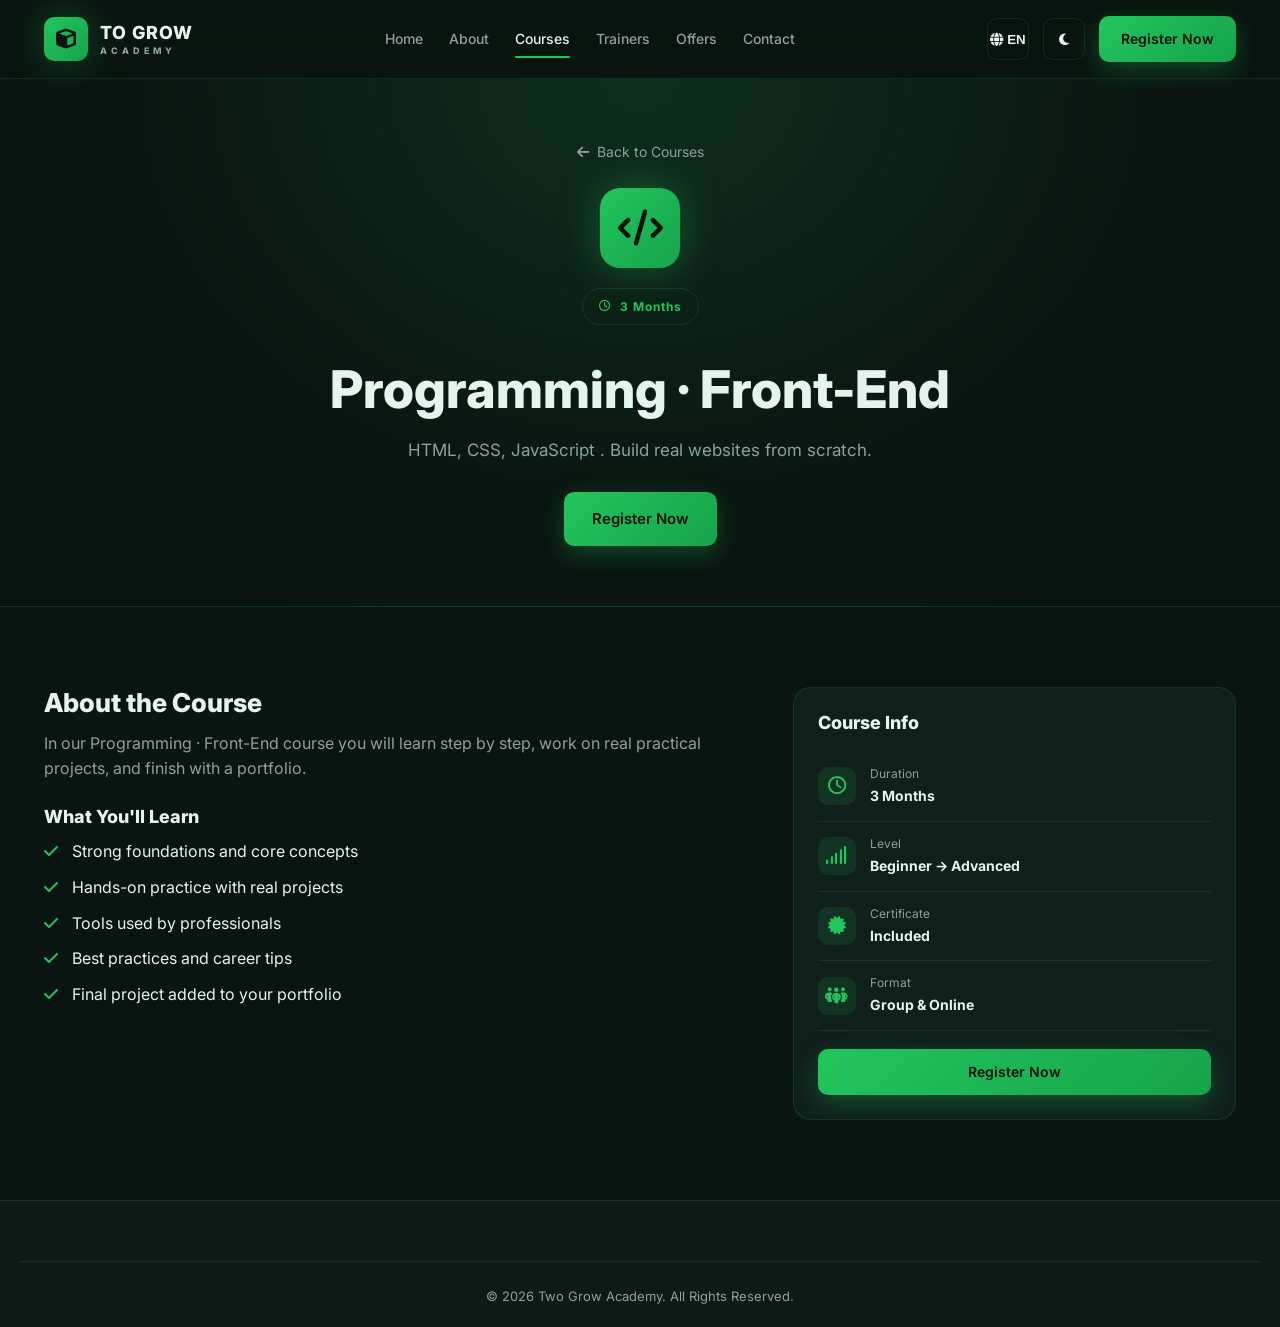
==== course.html @ e24673da "Add files via upload" ====
<!DOCTYPE html>
<html lang="en" dir="ltr">
<head>
    <meta charset="UTF-8">
    <meta name="viewport" content="width=device-width, initial-scale=1.0">
    <title>Course — Two Grow Academy</title>
    <link href="https://fonts.googleapis.com/css2?family=Inter:wght@400;500;600;700;800;900&display=swap" rel="stylesheet">
    <link rel="stylesheet" href="https://cdnjs.cloudflare.com/ajax/libs/font-awesome/6.5.0/css/all.min.css">
    <link rel="stylesheet" href="style.css">
</head>
<body>

    <header class="nav">
        <div class="container nav-inner">
            <a href="index.html" class="logo">
                <span class="logo-mark"><i class="fa-solid fa-cube"></i></span>
                <span class="logo-text">TO GROW<small>ACADEMY</small></span>
            </a>
            <nav class="nav-links">
                <a href="index.html#home">Home</a>
                <a href="index.html#about">About</a>
                <a href="index.html#courses" class="active">Courses</a>
                <a href="index.html#trainers">Trainers</a>
                <a href="index.html#offers">Offers</a>
                <a href="index.html#contact">Contact</a>
            </nav>
            <div class="nav-actions">
                <button class="lang-toggle" id="langToggle">
                    <i class="fa-solid fa-globe"></i>
                    <span id="langText">EN</span>
                </button>
                <button class="theme-toggle" id="themeToggle">
                    <i class="fa-solid fa-moon"></i>
                </button>
                <a href="index.html#contact" class="btn btn-primary" id="registerNavBtn">Register Now</a>
            </div>
            <button class="menu-btn" id="menuBtn"><i class="fa-solid fa-bars"></i></button>
        </div>
    </header>

    <main>
        <section class="course-hero" id="courseHero"></section>
        <section class="section">
            <div class="container course-detail" id="courseDetail"></div>
        </section>
    </main>

    <footer class="footer">
        <div class="container copyright" id="copyrightFooter">
            © 2026 Two Grow Academy. All Rights Reserved.
        </div>
    </footer>

    <script src="data.js"></script>
    <script>
        // Course detail data
        const params = new URLSearchParams(location.search);
        const slug = params.get("slug");
        const course = COURSES.find(c => c.slug === slug) || COURSES[0];
        document.title = `${course.title} — Two Grow Academy`;

        // Helper to format duration with translation
        function formatDuration(duration, monthsWord) {
            const match = duration.match(/(\d+)\s+(\w+)/);
            if (match && monthsWord) {
                return `${match[1]} ${monthsWord}`;
            }
            return duration;
        }

        // Initial render (will be translated later)
        function renderCourseContent(lang) {
 // داخل renderCourseContent
   const t = TRANSLATIONS[lang];
            const monthsTrans = t?.months || "Months";
            const translatedDuration = formatDuration(course.duration, monthsTrans);

            document.getElementById("courseHero").innerHTML = `
                <div class="container course-hero-inner">
                    <a href="index.html#courses" class="back-link">
                        <i class="fa-solid fa-arrow-left"></i>
                        <span class="back-text">${t.back_to_courses}</span>
                    </a>
                    <div class="course-hero-icon">
                        <i class="fa-solid ${course.icon}"></i>
                    </div>
                    <span class="badge">
                        <i class="fa-regular fa-clock"></i>
                        ${translatedDuration}
                    </span>
                    <h1>${course.title}</h1>
                    <p class="muted lead">${course.short}</p>
                    <a href="index.html#contact" class="btn btn-primary lg register-btn">${t.register}</a>
                </div>
            `;

            document.getElementById("courseDetail").innerHTML = `
                <div class="cd-grid">
                    <div>
                        <h2 class="about-heading">${t.about_course}</h2>
                        <p class="muted about-desc">In our ${course.title} course you will learn step by step, work on real practical projects, and finish with a portfolio.</p>
                        <h3 class="learn-heading">${t.what_you_learn}</h3>
                        <ul class="check-list">
                            <li><i class="fa-solid fa-check"></i> ${t.checklist_items ? t.checklist_items[0] : "Strong foundations and core concepts"}</li>
                            <li><i class="fa-solid fa-check"></i> ${t.checklist_items ? t.checklist_items[1] : "Hands-on practice with real projects"}</li>
                            <li><i class="fa-solid fa-check"></i> ${t.checklist_items ? t.checklist_items[2] : "Tools used by professionals"}</li>
                            <li><i class="fa-solid fa-check"></i> ${t.checklist_items ? t.checklist_items[3] : "Best practices and career tips"}</li>
                            <li><i class="fa-solid fa-check"></i> ${t.checklist_items ? t.checklist_items[4] : "Final project added to your portfolio"}</li>
                        </ul>
                    </div>
                    <aside class="cd-side">
                        <h4 class="info-heading">${t.course_info}</h4>
                        <div class="cd-row">
                            <i class="fa-regular fa-clock"></i>
                            <div>
                                <small class="duration-label">${t.duration_label}</small>
                                <strong>${translatedDuration}</strong>
                            </div>
                        </div>
                        <div class="cd-row">
                            <i class="fa-solid fa-signal"></i>
                            <div>
                                <small class="level-label">${t.level_label}</small>
                                <strong class="level-value">${t.level_value}</strong>
                            </div>
                        </div>
                        <div class="cd-row">
                            <i class="fa-solid fa-certificate"></i>
                            <div>
                                <small class="cert-label">${t.certificate_label}</small>
                                <strong class="cert-value">${t.certificate_value}</strong>
                            </div>
                        </div>
                        <div class="cd-row">
                            <i class="fa-solid fa-people-group"></i>
                            <div>
                                <small class="format-label">${t.format_label}</small>
                                <strong class="format-value">${t.format_value}</strong>
                            </div>
                        </div>
                        <a href="index.html#contact" class="btn btn-primary w-full register-side-btn">${t.register}</a>
                    </aside>
                </div>
            `;
        }

        // Language switching for course page
        let currentLang = localStorage.getItem("language") || "en";

        function applyCourseLanguage(lang) {
            currentLang = lang;
            localStorage.setItem("language", lang);
            document.documentElement.setAttribute("lang", lang === "ar" ? "ar" : "en");
            document.documentElement.setAttribute("dir", lang === "ar" ? "rtl" : "ltr");
            document.getElementById("langText").innerText = lang === "ar" ? "ع" : "EN";
            renderCourseContent(lang);

            // Also translate footer copyright
            const t = TRANSLATIONS[lang];
            const copyrightEl = document.getElementById("copyrightFooter");
            if (copyrightEl) copyrightEl.innerHTML = `© 2026 Two Grow Academy. ${t.copyright}`;
        }

        document.getElementById("langToggle").addEventListener("click", () => {
            const newLang = currentLang === "en" ? "ar" : "en";
            applyCourseLanguage(newLang);
        });

        // Theme toggle (same as main page)
        const themeBtn = document.getElementById("themeToggle");
        if (themeBtn) {
            const savedTheme = localStorage.getItem("theme");
            if (savedTheme === "light") {
                document.documentElement.setAttribute("data-theme", "light");
                themeBtn.innerHTML = '<i class="fa-solid fa-sun"></i>';
            }
            themeBtn.addEventListener("click", () => {
                const isLight = document.documentElement.getAttribute("data-theme") === "light";
                const newTheme = isLight ? "dark" : "light";
                document.documentElement.setAttribute("data-theme", newTheme);
                localStorage.setItem("theme", newTheme);
                themeBtn.innerHTML = isLight ? '<i class="fa-solid fa-moon"></i>' : '<i class="fa-solid fa-sun"></i>';
            });
        }

        applyCourseLanguage(currentLang);
    </script>
</body>
</html>
---- style.css ----
/* ========== ROOT VARIABLES (DARK MODE DEFAULT) ========== */
:root {
    --bg: #0a1410;
    --bg-2: #0d1a15;
    --card: #0f1f1a;
    --card-2: #122821;
    --border: rgba(34,197,94,.15);
    --text: #e6f4ee;
    --muted: #8aa39a;
    --accent: #22c55e;
    --accent-2: #16a34a;
    --accent-glow: 0 0 40px rgba(34,197,94,.35);
    --radius: 14px;
}

/* ========== LIGHT MODE VARIABLES ========== */
[data-theme="light"] {
    --bg: #f5faf7;
    --bg-2: #ffffff;
    --card: #ffffff;
    --card-2: #f0f7f3;
    --border: rgba(22,163,74,.18);
    --text: #0a1f15;
    --muted: #5a7568;
}

/* ========== GLOBAL RESET ========== */
* {
    box-sizing: border-box;
    margin: 0;
    padding: 0;
}

html {
    scroll-behavior: smooth;
}

body {
    font-family: 'Inter', sans-serif;
    background: var(--bg);
    color: var(--text);
    line-height: 1.6;
    overflow-x: hidden;
}

.container {
    max-width: 1240px;
    margin: 0 auto;
    padding: 0 24px;
}

a {
    color: inherit;
    text-decoration: none;
}

img {
    max-width: 100%;
    display: block;
}

h1, h2, h3, h4, h5 {
    font-weight: 800;
    line-height: 1.2;
}

.accent {
    color: var(--accent);
}

.muted {
    color: var(--muted);
}

.small {
    font-size: 13px;
}

.lead {
    font-size: 17px;
    max-width: 720px;
    margin: 14px auto 0;
}

.w-full {
    width: 100%;
    justify-content: center;
}

/* ========== NAVIGATION ========== */
.nav {
    position: sticky;
    top: 0;
    z-index: 50;
    background: rgba(10,20,16,.85);
    backdrop-filter: blur(14px);
    border-bottom: 1px solid var(--border);
}

[data-theme="light"] .nav {
    background: rgba(255,255,255,.85);
}

.nav-inner {
    display: flex;
    align-items: center;
    justify-content: space-between;
    padding: 16px 24px;
    gap: 24px;
}

.logo {
    display: flex;
    align-items: center;
    gap: 12px;
    font-weight: 800;
}

.logo-mark {
    width: 44px;
    height: 44px;
    display: grid;
    place-items: center;
    background: linear-gradient(135deg, var(--accent), var(--accent-2));
    border-radius: 10px;
    color: #0a1410;
    font-size: 20px;
    box-shadow: var(--accent-glow);
}

.logo-text {
    display: flex;
    flex-direction: column;
    font-size: 18px;
    letter-spacing: 1px;
    line-height: 1;
}

.logo-text small {
    font-size: 9px;
    color: var(--muted);
    letter-spacing: 4px;
    margin-top: 4px;
}

.nav-links {
    display: flex;
    gap: 26px;
    flex-wrap: wrap;
}

.nav-links a {
    font-size: 14px;
    font-weight: 500;
    color: var(--muted);
    position: relative;
    padding: 6px 0;
    transition: .2s;
}

.nav-links a:hover,
.nav-links a.active {
    color: var(--text);
}

.nav-links a.active::after {
    content: "";
    position: absolute;
    left: 0;
    right: 0;
    bottom: -2px;
    height: 2px;
    background: var(--accent);
    border-radius: 2px;
}

.nav-actions {
    display: flex;
    align-items: center;
    gap: 14px;
}

.lang-toggle,
.theme-toggle {
    width: 42px;
    height: 42px;
    border-radius: 10px;
    border: 1px solid var(--border);
    background: transparent;
    color: var(--text);
    cursor: pointer;
    transition: .2s;
    display: flex;
    align-items: center;
    justify-content: center;
    gap: 4px;
    font-weight: 600;
}

.lang-toggle:hover,
.theme-toggle:hover {
    border-color: var(--accent);
}

.menu-btn {
    display: none;
    background: none;
    border: none;
    color: var(--text);
    font-size: 22px;
    cursor: pointer;
}

/* ========== BUTTONS ========== */
.btn {
    display: inline-flex;
    align-items: center;
    gap: 10px;
    padding: 12px 22px;
    border-radius: 10px;
    font-weight: 600;
    font-size: 14px;
    cursor: pointer;
    border: none;
    transition: .25s;
    white-space: nowrap;
}

.btn.lg {
    padding: 15px 28px;
    font-size: 15px;
}

.btn-primary {
    background: linear-gradient(135deg, var(--accent), var(--accent-2));
    color: #06120c;
    box-shadow: 0 8px 24px rgba(34,197,94,.3);
}

.btn-primary:hover {
    transform: translateY(-2px);
    box-shadow: 0 12px 32px rgba(34,197,94,.45);
}

.btn-outline {
    border: 1px solid var(--border);
    background: transparent;
    color: var(--text);
}

.btn-outline:hover {
    border-color: var(--accent);
    color: var(--accent);
}

/* ========== HERO ========== */
.hero {
    padding: 60px 0 80px;
    position: relative;
    overflow: hidden;
}

.hero::before {
    content: "";
    position: absolute;
    top: -200px;
    right: -200px;
    width: 600px;
    height: 600px;
    background: radial-gradient(circle, rgba(34,197,94,.18), transparent 70%);
    pointer-events: none;
}

.hero-grid {
    display: grid;
    grid-template-columns: 1fr 1.1fr;
    gap: 50px;
    align-items: center;
}

.badge {
    display: inline-flex;
    align-items: center;
    gap: 8px;
    padding: 8px 16px;
    border: 1px solid var(--border);
    border-radius: 30px;
    font-size: 12px;
    color: var(--accent);
    font-weight: 700;
    letter-spacing: 1px;
    margin-bottom: 24px;
}

.hero-text h1 {
    font-size: clamp(40px,5.5vw,72px);
    font-weight: 900;
    letter-spacing: -2px;
    margin-bottom: 20px;
}

.hero-text>p {
    font-size: 17px;
    color: var(--muted);
    margin-bottom: 32px;
    max-width: 520px;
}

.hero-cta {
    display: flex;
    align-items: center;
    gap: 16px;
    margin-bottom: 40px;
    flex-wrap: wrap;
}

.students {
    display: flex;
    align-items: center;
    gap: 16px;
}

.avatars {
    display: flex;
}

.avatars img {
    width: 38px;
    height: 38px;
    border-radius: 50%;
    border: 2px solid var(--bg);
    margin-left: -10px;
    object-fit: cover;
}

.avatars img:first-child {
    margin-left: 0;
}

.students p {
    font-size: 13px;
    color: var(--muted);
}

.hero-visual {
    position: relative;
    aspect-ratio: 1/1;
    max-width: 620px;
    justify-self: end;
    width: 100%;
}

.hero-visual>img {
    width: 100%;
    height: 100%;
    object-fit: cover;
    border-radius: 24px;
    border: 1px solid var(--border);
}

.float-card {
    position: absolute;
    background: rgba(15,31,26,.85);
    backdrop-filter: blur(10px);
    border: 1px solid var(--border);
    border-radius: 14px;
    padding: 14px;
    display: flex;
    flex-direction: column;
    align-items: center;
    gap: 8px;
    font-size: 11px;
    font-weight: 600;
    text-align: center;
    min-width: 90px;
    animation: float 4s ease-in-out infinite;
}

[data-theme="light"] .float-card {
    background: rgba(245,250,247,.9);
    color: #0a1410;
    border-color: rgba(34,197,94,.3);
}

.float-card i {
    color: var(--accent);
    font-size: 20px;
}

.f1 {
    top: 8%;
    left: 8%;
}

.f2 {
    top: 38%;
    left: -2%;
    animation-delay: .5s;
}

.f3 {
    bottom: 8%;
    left: 18%;
    animation-delay: 1s;
}

.f4 {
    top: 8%;
    right: 8%;
    animation-delay: 1.5s;
}

.f5 {
    top: 38%;
    right: -2%;
    animation-delay: 2s;
}

.f6 {
    bottom: 8%;
    right: 18%;
    animation-delay: 2.5s;
}

@keyframes float {
    0%,100% {
        transform: translateY(0);
    }
    50% {
        transform: translateY(-10px);
    }
}

/* ========== SECTIONS ========== */
.section {
    padding: 80px 0;
}

.section-alt {
    background: var(--bg-2);
}

.section-head {
    margin-bottom: 48px;
}

.section-head.center {
    text-align: center;
}

.section-head h2 {
    font-size: clamp(28px,3.5vw,42px);
    margin-top: 10px;
    margin-bottom: 12px;
}

/* ========== ABOUT ========== */
.about-head {
    text-align: center;
    margin-bottom: 50px;
}

.about-head h2 {
    font-size: clamp(30px,4vw,46px);
    margin: 10px 0 16px;
}

.about-grid {
    display: grid;
    grid-template-columns: repeat(3,1fr);
    gap: 24px;
    margin-bottom: 60px;
}

.about-card {
    background: var(--card);
    border: 1px solid var(--border);
    border-radius: 18px;
    padding: 32px;
    transition: .3s;
}

.about-card:hover {
    transform: translateY(-6px);
    border-color: var(--accent);
    box-shadow: 0 20px 40px rgba(34,197,94,.12);
}

.about-card.highlight {
    background: linear-gradient(135deg,rgba(34,197,94,.12),rgba(22,163,74,.04));
    border-color: var(--accent);
}

.about-icon {
    width: 56px;
    height: 56px;
    border-radius: 14px;
    background: linear-gradient(135deg,var(--accent),var(--accent-2));
    color: #06120c;
    display: grid;
    place-items: center;
    font-size: 24px;
    margin-bottom: 18px;
}

.about-card h3 {
    font-size: 20px;
    margin-bottom: 10px;
}

.about-card p {
    color: var(--muted);
    font-size: 14px;
}

.stats {
    display: grid;
    grid-template-columns: repeat(4,1fr);
    gap: 20px;
    background: var(--card);
    border: 1px solid var(--border);
    border-radius: 18px;
    padding: 28px;
}

.stat {
    display: flex;
    align-items: center;
    gap: 16px;
    justify-content: center;
}

.stat i {
    font-size: 32px;
    color: var(--accent);
}

.stat h3 {
    font-size: 28px;
}

.stat p {
    font-size: 13px;
    color: var(--muted);
}

/* ========== COURSES ========== */
.courses-grid {
    display: grid;
    grid-template-columns: repeat(auto-fit,minmax(240px,1fr));
    gap: 22px;
}

.course-card {
    background: var(--card);
    border: 1px solid var(--border);
    border-radius: 18px;
    overflow: hidden;
    transition: .3s;
    display: flex;
    flex-direction: column;
}

.course-card:hover {
    transform: translateY(-6px);
    border-color: var(--accent);
    box-shadow: 0 20px 40px rgba(34,197,94,.15);
}

.course-img {
    aspect-ratio: 16/10;
    background: linear-gradient(135deg,#0d2018,#1a3a2a);
    display: grid;
    place-items: center;
    font-size: 54px;
    color: var(--accent);
    position: relative;
}

.course-img::before {
    content: "";
    position: absolute;
    inset: 0;
    background: radial-gradient(circle at center,rgba(34,197,94,.22),transparent 70%);
}

.course-body {
    padding: 20px;
    display: flex;
    flex-direction: column;
    gap: 12px;
    flex: 1;
}

.course-body h4 {
    font-size: 18px;
}

.course-meta {
    display: flex;
    gap: 14px;
    font-size: 13px;
    color: var(--muted);
}

.course-meta i {
    color: var(--accent);
    margin-right: 4px;
}

.course-body .btn {
    margin-top: auto;
}

/* ========== TRAINERS ========== */
.trainers-grid {
    display: grid;
    grid-template-columns: repeat(auto-fit,minmax(220px,1fr));
    gap: 22px;
}

.trainer-card {
    background: var(--card);
    border: 1px solid var(--border);
    border-radius: 18px;
    padding: 24px;
    text-align: center;
    transition: .3s;
}

.trainer-card:hover {
    transform: translateY(-6px);
    border-color: var(--accent);
}

.trainer-img {
    width: 110px;
    height: 110px;
    border-radius: 50%;
    overflow: hidden;
    margin: 0 auto 16px;
    border: 3px solid var(--accent);
    padding: 3px;
}

.trainer-img img {
    width: 100%;
    height: 100%;
    object-fit: cover;
    border-radius: 50%;
}

.trainer-card h4 {
    font-size: 17px;
    margin-bottom: 4px;
}

.trainer-card .role {
    color: var(--accent);
    font-size: 13px;
    font-weight: 600;
    margin-bottom: 8px;
    display: inline-block;
    white-space: normal;
    word-break: break-word;
}

.trainer-card p {
    margin-bottom: 16px;
    min-height: 80px;
    font-size: 13px;
    line-height: 1.5;
    word-break: break-word;
    overflow-wrap: break-word;
    display: -webkit-box;
    -webkit-line-clamp: 4;
    -webkit-box-orient: vertical;
    overflow: hidden;
    text-overflow: ellipsis;
}

.socials {
    display: flex;
    gap: 10px;
}

.socials.center {
    justify-content: center;
}

.socials a {
    width: 36px;
    height: 36px;
    border-radius: 8px;
    border: 1px solid var(--border);
    display: grid;
    place-items: center;
    color: var(--text);
    transition: .2s;
}

.socials a:hover {
    background: var(--accent);
    color: #06120c;
    border-color: var(--accent);
}

/* ========== OFFERS ========== */
.offers-grid {
    display: grid;
    grid-template-columns: repeat(auto-fit,minmax(260px,1fr));
    gap: 22px;
}

.offer-card {
    background: var(--card);
    border: 1px solid var(--border);
    border-radius: 18px;
    overflow: hidden;
    transition: .3s;
    display: flex;
    flex-direction: column;
}

.offer-card:hover {
    transform: translateY(-6px);
    border-color: var(--accent);
    box-shadow: 0 20px 40px rgba(34,197,94,.15);
}

.offer-img {
    aspect-ratio: 16/9;
    background-size: cover;
    background-position: center;
    position: relative;
}

.offer-img::before {
    content: "";
    position: absolute;
    inset: 0;
    background: linear-gradient(180deg,transparent,rgba(10,20,16,.55));
}

.discount {
    position: absolute;
    top: 14px;
    right: 14px;
    background: var(--accent);
    color: #06120c;
    font-weight: 800;
    padding: 8px 14px;
    border-radius: 30px;
    font-size: 14px;
    z-index: 1;
}

.offer-body {
    padding: 20px;
    display: flex;
    flex-direction: column;
    gap: 10px;
    flex: 1;
}

.prices {
    display: flex;
    align-items: baseline;
    gap: 10px;
}

.prices .old {
    color: var(--muted);
    text-decoration: line-through;
    font-size: 14px;
}

.prices .new {
    color: var(--accent);
    font-weight: 800;
    font-size: 22px;
}

.offer-body .btn {
    margin-top: auto;
}

/* ========== TABS & GALLERY ========== */
.tabs {
    display: flex;
    flex-wrap: wrap;
    gap: 10px;
    justify-content: center;
    margin-bottom: 32px;
}

.tab {
    background: var(--card);
    border: 1px solid var(--border);
    color: var(--text);
    padding: 10px 18px;
    border-radius: 30px;
    font-size: 13px;
    font-weight: 600;
    cursor: pointer;
    transition: .2s;
}

.tab:hover {
    border-color: var(--accent);
}

.tab.active {
    background: var(--accent);
    color: #06120c;
    border-color: var(--accent);
}

.gallery {
    display: grid;
    grid-template-columns: repeat(auto-fit,minmax(260px,1fr));
    gap: 18px;
}

.g-item {
    background: var(--card);
    border: 1px solid var(--border);
    border-radius: 14px;
    overflow: hidden;
    cursor: pointer;
    transition: .25s;
    display: block;
}

.g-item:hover {
    transform: translateY(-4px);
    border-color: var(--accent);
}

.g-item img {
    width: 100%;
    aspect-ratio: 16/10;
    object-fit: cover;
    display: block;
}

.g-item figcaption {
    padding: 12px 14px;
    font-size: 14px;
    font-weight: 600;
    display: flex;
    align-items: center;
    justify-content: space-between;
    gap: 8px;
}

.g-item figcaption i {
    color: var(--accent);
}

.g-video {
    aspect-ratio: 16/9;
    background: #000;
}

.g-video iframe {
    width: 100%;
    height: 100%;
    border: 0;
    display: block;
}

/* ========== LIGHTBOX ========== */
.lightbox {
    position: fixed;
    inset: 0;
    background: rgba(0,0,0,.9);
    display: none;
    align-items: center;
    justify-content: center;
    z-index: 200;
    padding: 30px;
}

.lightbox.open {
    display: flex;
}

.lb-content img {
    max-width: 90vw;
    max-height: 85vh;
    border-radius: 10px;
}

.lb-close {
    position: absolute;
    top: 20px;
    right: 20px;
    width: 44px;
    height: 44px;
    border-radius: 50%;
    background: var(--accent);
    color: #06120c;
    border: none;
    cursor: pointer;
    font-size: 18px;
}

/* ========== TESTIMONIALS ========== */
.testi-slider {
    max-width: 780px;
    margin: 0 auto;
    overflow: hidden;
    position: relative;
}

.testi-track {
    display: flex;
    transition: transform 0.5s ease;
    width: 100%;
}

.testi-slide {
    flex: 0 0 100%;
    background: var(--card);
    border: 1px solid var(--border);
    border-radius: 18px;
    padding: 32px;
    text-align: center;
    box-sizing: border-box;
}

.testi-slide .stars {
    color: var(--accent);
    font-size: 18px;
    margin-bottom: 14px;
}

.testi-slide p {
    font-size: 16px;
    color: var(--text);
    font-style: italic;
    margin-bottom: 22px;
    line-height: 1.7;
}

.testi-foot {
    display: flex;
    align-items: center;
    justify-content: center;
    gap: 14px;
}

.testi-foot img {
    width: 54px;
    height: 54px;
    border-radius: 50%;
    object-fit: cover;
    border: 2px solid var(--accent);
}

.testi-foot strong {
    display: block;
    font-size: 15px;
    text-align: left;
}

.testi-foot small {
    color: var(--muted);
    font-size: 13px;
}

.testi-controls {
    display: flex;
    align-items: center;
    justify-content: center;
    gap: 18px;
    margin-top: 24px;
}

.testi-controls button {
    width: 42px;
    height: 42px;
    border-radius: 50%;
    border: 1px solid var(--border);
    background: var(--card);
    color: var(--text);
    cursor: pointer;
    transition: .2s;
}

.testi-controls button:hover {
    background: var(--accent);
    color: #06120c;
    border-color: var(--accent);
}

.testi-dots {
    display: flex;
    gap: 8px;
}

.dot {
    width: 10px;
    height: 10px;
    border-radius: 50%;
    background: var(--border);
    border: none;
    cursor: pointer;
    padding: 0;
    transition: .2s;
}

.dot.active {
    background: var(--accent);
    width: 28px;
    border-radius: 8px;
}

/* ========== CONTACT ========== */
.contact-grid {
    display: grid;
    grid-template-columns: 1.1fr 1fr;
    gap: 30px;
}

.contact-form {
    background: var(--card);
    border: 1px solid var(--border);
    border-radius: 18px;
    padding: 28px;
    display: flex;
    flex-direction: column;
    gap: 16px;
}

.form-row {
    display: grid;
    grid-template-columns: 1fr 1fr;
    gap: 16px;
}

.field {
    display: flex;
    flex-direction: column;
    gap: 6px;
}

.field label {
    font-size: 13px;
    font-weight: 600;
    color: var(--muted);
}

.field input,
.field textarea {
    background: var(--bg);
    border: 1px solid var(--border);
    border-radius: 10px;
    padding: 12px 14px;
    color: var(--text);
    font-family: inherit;
    font-size: 14px;
    outline: none;
    transition: .2s;
}

.field input:focus,
.field textarea:focus {
    border-color: var(--accent);
}

.contact-info {
    display: flex;
    flex-direction: column;
    gap: 14px;
}

.info-card {
    background: var(--card);
    border: 1px solid var(--border);
    border-radius: 14px;
    padding: 18px;
    display: flex;
    gap: 14px;
    align-items: flex-start;
}

.info-card i {
    font-size: 20px;
    color: var(--accent);
    width: 42px;
    height: 42px;
    border-radius: 10px;
    background: rgba(34,197,94,.12);
    display: grid;
    place-items: center;
    flex-shrink: 0;
}

.info-card h4 {
    font-size: 15px;
    margin-bottom: 4px;
}

.info-card p {
    color: var(--muted);
    font-size: 13px;
    line-height: 1.5;
}

.map-link {
    display: block;
    border-radius: 14px;
    overflow: hidden;
    border: 1px solid var(--border);
    position: relative;
    height: 200px;
}

.map-link iframe {
    width: 100%;
    height: 100%;
    border: 0;
    display: block;
    filter: grayscale(.2);
}

.map-overlay {
    position: absolute;
    bottom: 10px;
    right: 10px;
    background: var(--accent);
    color: #06120c;
    padding: 8px 14px;
    border-radius: 30px;
    font-size: 12px;
    font-weight: 700;
}

/* ========== FOOTER ========== */
.footer {
    background: var(--bg-2);
    border-top: 1px solid var(--border);
    padding: 60px 0 20px;
    position: relative;
}

.footer-grid {
    display: grid;
    grid-template-columns: 1.4fr 1fr 1.2fr 1fr;
    gap: 40px;
    margin-bottom: 40px;
}

.footer h5 {
    font-size: 15px;
    margin-bottom: 18px;
    color: var(--text);
}

.footer a {
    display: flex;
    align-items: center;
    gap: 8px;
    color: var(--muted);
    font-size: 13px;
    margin-bottom: 10px;
    transition: .2s;
}

.footer .socials a {
    margin-bottom: 0;
    display: grid;
}

.footer a:hover {
    color: var(--accent);
}

.footer .logo {
    margin-bottom: 16px;
}

.footer .muted {
    font-size: 13px;
    margin-bottom: 18px;
}

.copyright {
    text-align: center;
    padding-top: 24px;
    border-top: 1px solid var(--border);
    color: var(--muted);
    font-size: 13px;
}

.to-top {
    position: fixed;
    bottom: 24px;
    right: 24px;
    width: 44px;
    height: 44px;
    border-radius: 50%;
    background: var(--accent);
    color: #06120c;
    border: none;
    cursor: pointer;
    opacity: 0;
    pointer-events: none;
    transition: .3s;
    z-index: 40;
}

.to-top.show {
    opacity: 1;
    pointer-events: auto;
}

/* ========== COURSE DETAIL ========== */
.course-hero {
    padding: 60px 0;
    background: radial-gradient(ellipse at top,rgba(34,197,94,.15),transparent 60%);
    border-bottom: 1px solid var(--border);
}

.course-hero-inner {
    text-align: center;
    max-width: 760px;
    margin: 0 auto;
}

.back-link {
    display: inline-flex;
    align-items: center;
    gap: 8px;
    color: var(--muted);
    margin-bottom: 24px;
    font-size: 14px;
}

.back-link:hover {
    color: var(--accent);
}

.course-hero-icon {
    width: 80px;
    height: 80px;
    border-radius: 20px;
    background: linear-gradient(135deg,var(--accent),var(--accent-2));
    color: #06120c;
    display: grid;
    place-items: center;
    font-size: 36px;
    margin: 0 auto 20px;
    box-shadow: var(--accent-glow);
}

.course-hero h1 {
    font-size: clamp(32px,5vw,52px);
    margin: 10px 0 16px;
}

.course-hero .lead {
    margin-bottom: 28px;
}

.cd-grid {
    display: grid;
    grid-template-columns: 1.6fr 1fr;
    gap: 40px;
    align-items: flex-start;
}

.cd-grid h2 {
    font-size: 26px;
    margin-bottom: 12px;
}

.cd-grid h3 {
    font-size: 18px;
    margin: 24px 0 12px;
}

.check-list {
    list-style: none;
    display: flex;
    flex-direction: column;
    gap: 10px;
}

.check-list i {
    color: var(--accent);
    margin-right: 10px;
}

.cd-side {
    background: var(--card);
    border: 1px solid var(--border);
    border-radius: 18px;
    padding: 24px;
    position: sticky;
    top: 90px;
}

.cd-side h4 {
    font-size: 18px;
    margin-bottom: 18px;
}

.cd-row {
    display: flex;
    gap: 14px;
    align-items: center;
    padding: 12px 0;
    border-bottom: 1px solid var(--border);
}

.cd-row i {
    font-size: 18px;
    color: var(--accent);
    width: 38px;
    height: 38px;
    border-radius: 10px;
    background: rgba(34,197,94,.12);
    display: grid;
    place-items: center;
}

.cd-row small {
    display: block;
    color: var(--muted);
    font-size: 12px;
}

.cd-row strong {
    font-size: 14px;
}

.cd-side .btn {
    margin-top: 18px;
}

/* ========== RTL SUPPORT ========== */
[dir="rtl"] {
    text-align: right;
}

[dir="rtl"] .nav-links a.active::after {
    left: auto;
    right: 0;
}

[dir="rtl"] .hero-cta .btn i,
[dir="rtl"] .btn i {
    margin-left: 0;
    margin-right: 8px;
}

[dir="rtl"] .float-card {
    direction: ltr;
}

[dir="rtl"] .stats .stat {
    flex-direction: row-reverse;
}

[dir="rtl"] .testi-foot strong,
[dir="rtl"] .testi-foot small {
    text-align: right;
}

[dir="rtl"] .info-card {
    flex-direction: row-reverse;
}

[dir="rtl"] .footer a i {
    margin-left: 8px;
    margin-right: 0;
}

[dir="rtl"] .cd-row {
    flex-direction: row-reverse;
    justify-content: flex-end;
}

[dir="rtl"] .check-list i {
    margin-left: 10px;
    margin-right: 0;
}

[dir="rtl"] .back-link i {
    margin-left: 8px;
    margin-right: 0;
    transform: rotate(180deg);
}

[dir="rtl"] .nav-actions .btn i {
    margin-right: 8px;
    margin-left: 0;
}

/* ========== ANIMATIONS ========== */
@keyframes fadeInUp {
    from {
        opacity: 0;
        transform: translateY(30px);
    }
    to {
        opacity: 1;
        transform: translateY(0);
    }
}

.hero-text,
.hero-visual,
.section-head,
.about-card,
.course-card,
.trainer-card,
.offer-card,
.g-item,
.testi-slide,
.contact-form,
.contact-info .info-card {
    animation: fadeInUp 0.8s ease-out forwards;
    opacity: 0;
}

.hero-visual {
    animation-delay: 0.1s;
}

.section-head {
    animation-delay: 0.05s;
}

.about-card:nth-child(1) {
    animation-delay: 0.05s;
}

.about-card:nth-child(2) {
    animation-delay: 0.1s;
}

.about-card:nth-child(3) {
    animation-delay: 0.15s;
}

.course-card:nth-child(1) {
    animation-delay: 0s;
}

.course-card:nth-child(2) {
    animation-delay: 0.05s;
}

.course-card:nth-child(3) {
    animation-delay: 0.1s;
}

.course-card:nth-child(4) {
    animation-delay: 0.15s;
}

.course-card:nth-child(5) {
    animation-delay: 0.2s;
}

.course-card:nth-child(6) {
    animation-delay: 0.25s;
}

.course-card:nth-child(7) {
    animation-delay: 0.3s;
}

.trainer-card:nth-child(1) {
    animation-delay: 0s;
}

.trainer-card:nth-child(2) {
    animation-delay: 0.05s;
}

.trainer-card:nth-child(3) {
    animation-delay: 0.1s;
}

.trainer-card:nth-child(4) {
    animation-delay: 0.15s;
}

.trainer-card:nth-child(5) {
    animation-delay: 0.2s;
}

.trainer-card:nth-child(6) {
    animation-delay: 0.25s;
}

.trainer-card:nth-child(7) {
    animation-delay: 0.3s;
}

.trainer-card:nth-child(8) {
    animation-delay: 0.35s;
}

.trainer-card:nth-child(9) {
    animation-delay: 0.4s;
}

.trainer-card:nth-child(10) {
    animation-delay: 0.45s;
}

.offer-card:nth-child(1) {
    animation-delay: 0s;
}

.offer-card:nth-child(2) {
    animation-delay: 0.05s;
}

.offer-card:nth-child(3) {
    animation-delay: 0.1s;
}

.offer-card:nth-child(4) {
    animation-delay: 0.15s;
}

.offer-card:nth-child(5) {
    animation-delay: 0.2s;
}

.offer-card:nth-child(6) {
    animation-delay: 0.25s;
}

.offer-card:nth-child(7) {
    animation-delay: 0.3s;
}

.g-item {
    animation-delay: 0.05s;
}

.testi-slide {
    animation-delay: 0.1s;
}

.contact-form {
    animation-delay: 0.1s;
}

.contact-info .info-card:nth-child(1) {
    animation-delay: 0.05s;
}

.contact-info .info-card:nth-child(2) {
    animation-delay: 0.1s;
}

.contact-info .info-card:nth-child(3) {
    animation-delay: 0.15s;
}

/* ========== RESPONSIVE ========== */
@media (max-width:980px) {
    .nav-links,
    .nav-actions .btn {
        display: none;
    }
    .menu-btn {
        display: block;
    }
    .nav-links.open {
        display: flex;
        flex-direction: column;
        position: absolute;
        top: 100%;
        left: 0;
        right: 0;
        background: var(--bg-2);
        padding: 20px;
        border-bottom: 1px solid var(--border);
        gap: 14px;
    }
    .hero-grid {
        grid-template-columns: 1fr;
    }
    .hero-visual {
        max-width: 500px;
        margin: 0 auto;
    }
    .about-grid {
        grid-template-columns: 1fr;
    }
    .stats {
        grid-template-columns: repeat(2,1fr);
    }
    .contact-grid,
    .cd-grid {
        grid-template-columns: 1fr;
    }
    .cd-side {
        position: static;
    }
    .footer-grid {
        grid-template-columns: 1fr 1fr;
    }
}

@media (max-width:560px) {
    .stats,
    .footer-grid,
    .form-row {
        grid-template-columns: 1fr;
    }
    .hero-text h1 {
        font-size: 40px;
    }
}

/* RTL fixes */
html[dir="rtl"] .hero-grid,
html[dir="rtl"] .about-grid,
html[dir="rtl"] .contact-grid {
    direction: rtl;
}

html[dir="rtl"] .testi-slider {
    direction: ltr;
}

html[dir="rtl"] .testi-slide {
    direction: rtl;
    text-align: center;
}
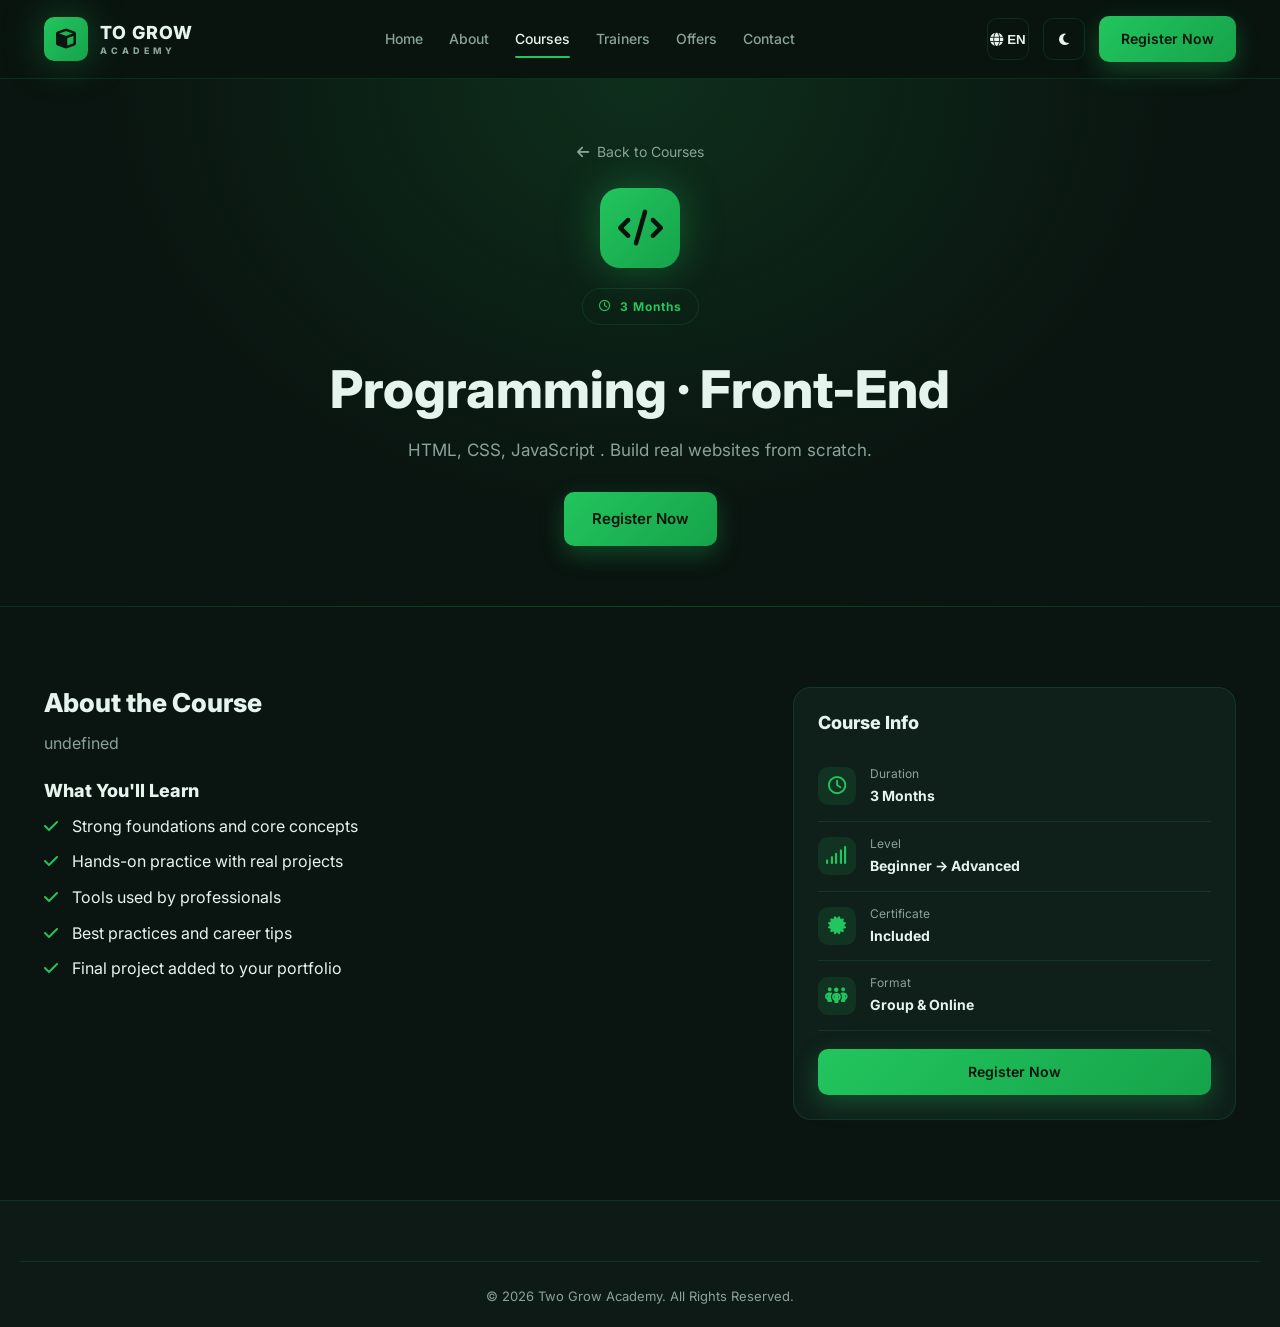
==== commit 86e754c6: "Update course.html" ====
--- a/course.html
+++ b/course.html
@@ -9,7 +9,7 @@
     <link rel="stylesheet" href="style.css">
 </head>
 <body>
-
+<!-- هيدر -->
     <header class="nav">
         <div class="container nav-inner">
             <a href="index.html" class="logo">
@@ -37,29 +37,28 @@
             <button class="menu-btn" id="menuBtn"><i class="fa-solid fa-bars"></i></button>
         </div>
     </header>
-
+<!-- كةرس -->
     <main>
         <section class="course-hero" id="courseHero"></section>
         <section class="section">
             <div class="container course-detail" id="courseDetail"></div>
         </section>
     </main>
-
+<!-- فووتر -->
     <footer class="footer">
         <div class="container copyright" id="copyrightFooter">
             © 2026 Two Grow Academy. All Rights Reserved.
         </div>
     </footer>
-
     <script src="data.js"></script>
     <script>
-        // Course detail data
+        // كورسات 
         const params = new URLSearchParams(location.search);
         const slug = params.get("slug");
         const course = COURSES.find(c => c.slug === slug) || COURSES[0];
         document.title = `${course.title} — Two Grow Academy`;
 
-        // Helper to format duration with translation
+        // تنسيق المده مع الترجمه
         function formatDuration(duration, monthsWord) {
             const match = duration.match(/(\d+)\s+(\w+)/);
             if (match && monthsWord) {
@@ -68,13 +67,12 @@
             return duration;
         }
 
-        // Initial render (will be translated later)
+        // العرض الاولي
         function renderCourseContent(lang) {
- // داخل renderCourseContent
+
    const t = TRANSLATIONS[lang];
             const monthsTrans = t?.months || "Months";
             const translatedDuration = formatDuration(course.duration, monthsTrans);
-
             document.getElementById("courseHero").innerHTML = `
                 <div class="container course-hero-inner">
                     <a href="index.html#courses" class="back-link">
@@ -88,17 +86,18 @@
                         <i class="fa-regular fa-clock"></i>
                         ${translatedDuration}
                     </span>
-                    <h1>${course.title}</h1>
-                    <p class="muted lead">${course.short}</p>
+                    <h1>${lang === "ar" ? course.title_ar : course.title}</h1>
+                    <p class="muted lead">${lang === "ar" ? course.short_ar : course.short}</p>
                     <a href="index.html#contact" class="btn btn-primary lg register-btn">${t.register}</a>
                 </div>
             `;
-
             document.getElementById("courseDetail").innerHTML = `
                 <div class="cd-grid">
                     <div>
                         <h2 class="about-heading">${t.about_course}</h2>
-                        <p class="muted about-desc">In our ${course.title} course you will learn step by step, work on real practical projects, and finish with a portfolio.</p>
+                        <p class="muted about-desc">
+                            ${lang === "ar" ? course.about_ar : course.about}
+                        </p>
                         <h3 class="learn-heading">${t.what_you_learn}</h3>
                         <ul class="check-list">
                             <li><i class="fa-solid fa-check"></i> ${t.checklist_items ? t.checklist_items[0] : "Strong foundations and core concepts"}</li>
@@ -143,8 +142,7 @@
                 </div>
             `;
         }
-
-        // Language switching for course page
+        // تبديل لغه صفحات الكرسات
         let currentLang = localStorage.getItem("language") || "en";
 
         function applyCourseLanguage(lang) {
@@ -154,19 +152,16 @@
             document.documentElement.setAttribute("dir", lang === "ar" ? "rtl" : "ltr");
             document.getElementById("langText").innerText = lang === "ar" ? "ع" : "EN";
             renderCourseContent(lang);
-
-            // Also translate footer copyright
+            // كوبي رايت
             const t = TRANSLATIONS[lang];
             const copyrightEl = document.getElementById("copyrightFooter");
             if (copyrightEl) copyrightEl.innerHTML = `© 2026 Two Grow Academy. ${t.copyright}`;
         }
-
         document.getElementById("langToggle").addEventListener("click", () => {
             const newLang = currentLang === "en" ? "ar" : "en";
             applyCourseLanguage(newLang);
         });
-
-        // Theme toggle (same as main page)
+        // تبديل تالثيم
         const themeBtn = document.getElementById("themeToggle");
         if (themeBtn) {
             const savedTheme = localStorage.getItem("theme");
@@ -182,8 +177,7 @@
                 themeBtn.innerHTML = isLight ? '<i class="fa-solid fa-moon"></i>' : '<i class="fa-solid fa-sun"></i>';
             });
         }
-
         applyCourseLanguage(currentLang);
     </script>
 </body>
-</html>+</html>
--- a/style.css
+++ b/style.css
@@ -1,4 +1,4 @@
-/* ========== ROOT VARIABLES (DARK MODE DEFAULT) ========== */
+/* ========== متغيرات  ========== */
 :root {
     --bg: #0a1410;
     --bg-2: #0d1a15;
@@ -13,7 +13,7 @@
     --radius: 14px;
 }
 
-/* ========== LIGHT MODE VARIABLES ========== */
+/* ========== مود ========== */
 [data-theme="light"] {
     --bg: #f5faf7;
     --bg-2: #ffffff;
@@ -24,7 +24,6 @@
     --muted: #5a7568;
 }
 
-/* ========== GLOBAL RESET ========== */
 * {
     box-sizing: border-box;
     margin: 0;
@@ -87,7 +86,7 @@
     justify-content: center;
 }
 
-/* ========== NAVIGATION ========== */
+/* ========== نافيجشن ========== */
 .nav {
     position: sticky;
     top: 0;
@@ -211,7 +210,7 @@
     cursor: pointer;
 }
 
-/* ========== BUTTONS ========== */
+/* ==========  زراير========== */
 .btn {
     display: inline-flex;
     align-items: center;
@@ -253,7 +252,7 @@
     color: var(--accent);
 }
 
-/* ========== HERO ========== */
+/* ========== هيرو ========== */
 .hero {
     padding: 60px 0 80px;
     position: relative;
@@ -544,7 +543,7 @@
     color: var(--muted);
 }
 
-/* ========== COURSES ========== */
+/* ========== كورسات  ========== */
 .courses-grid {
     display: grid;
     grid-template-columns: repeat(auto-fit,minmax(240px,1fr));
@@ -612,7 +611,7 @@
     margin-top: auto;
 }
 
-/* ========== TRAINERS ========== */
+/* ==========  =======حبره=== */
 .trainers-grid {
     display: grid;
     grid-template-columns: repeat(auto-fit,minmax(220px,1fr));
